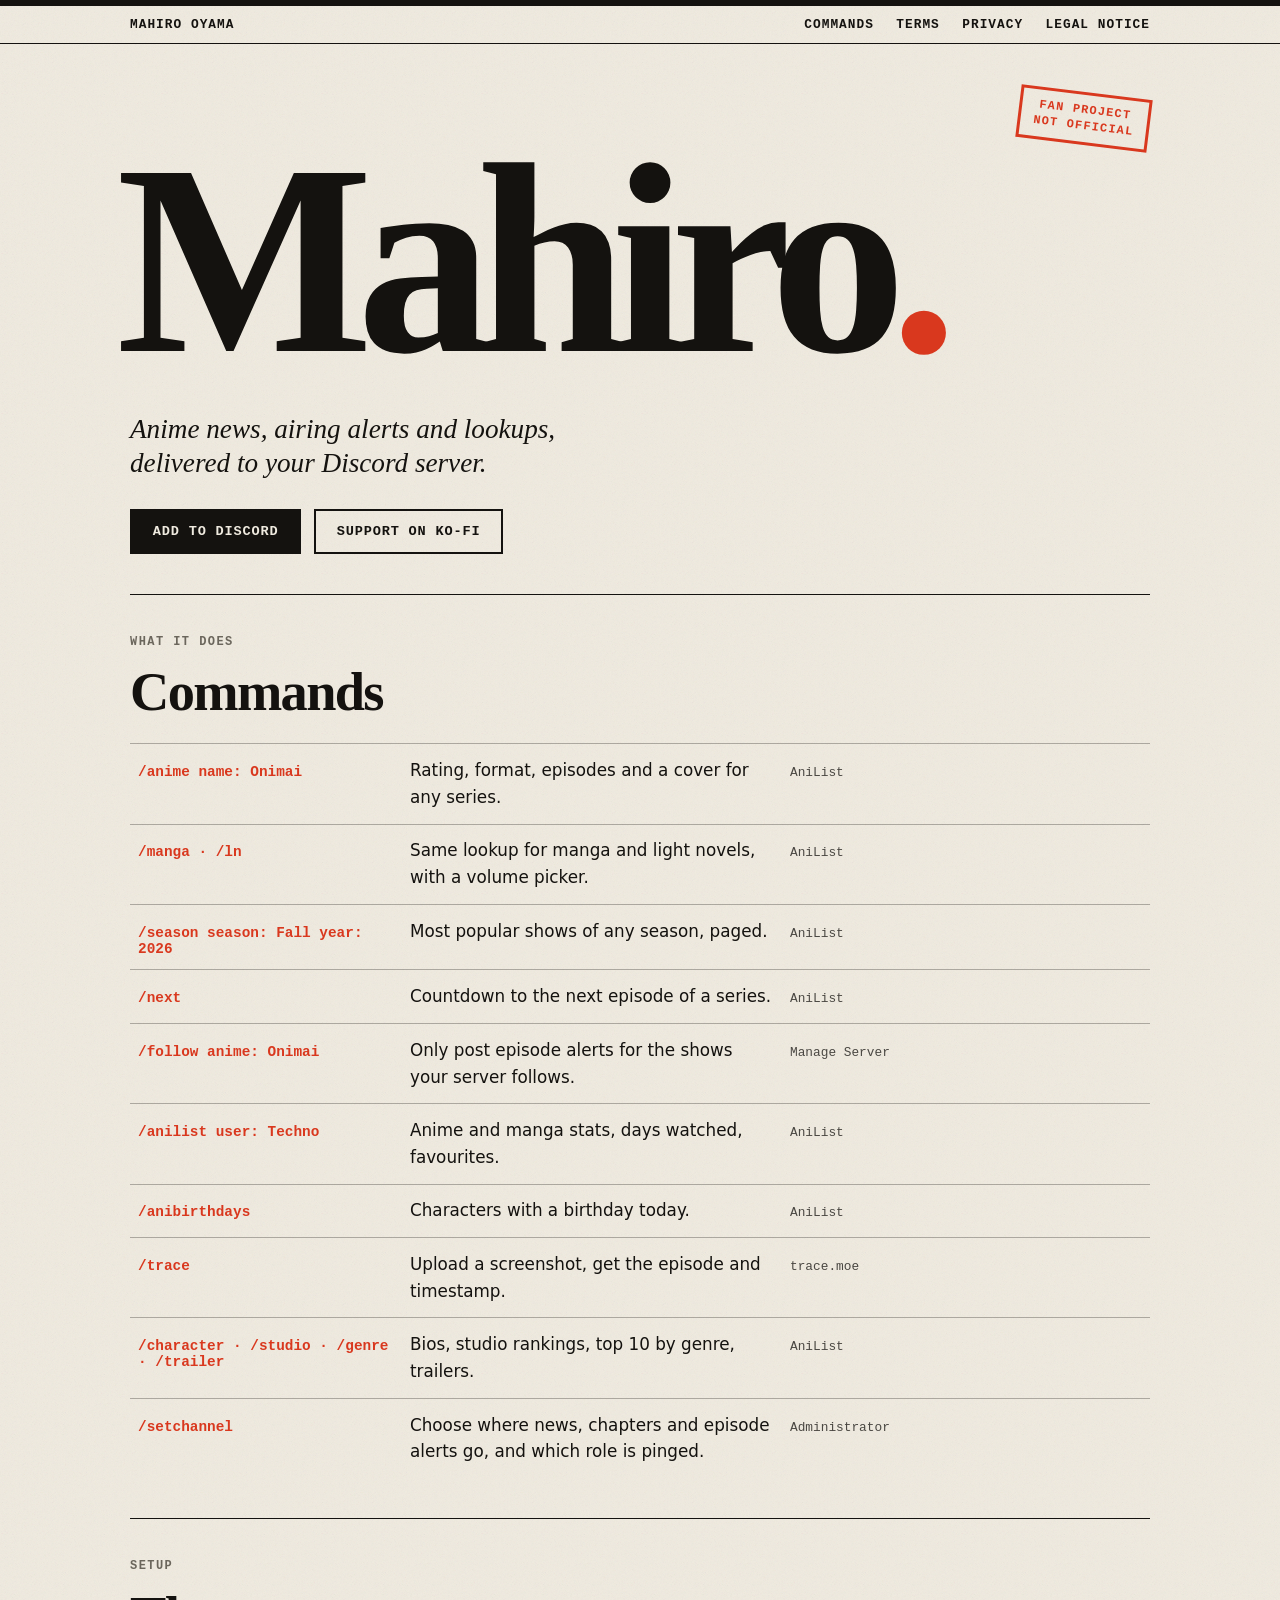
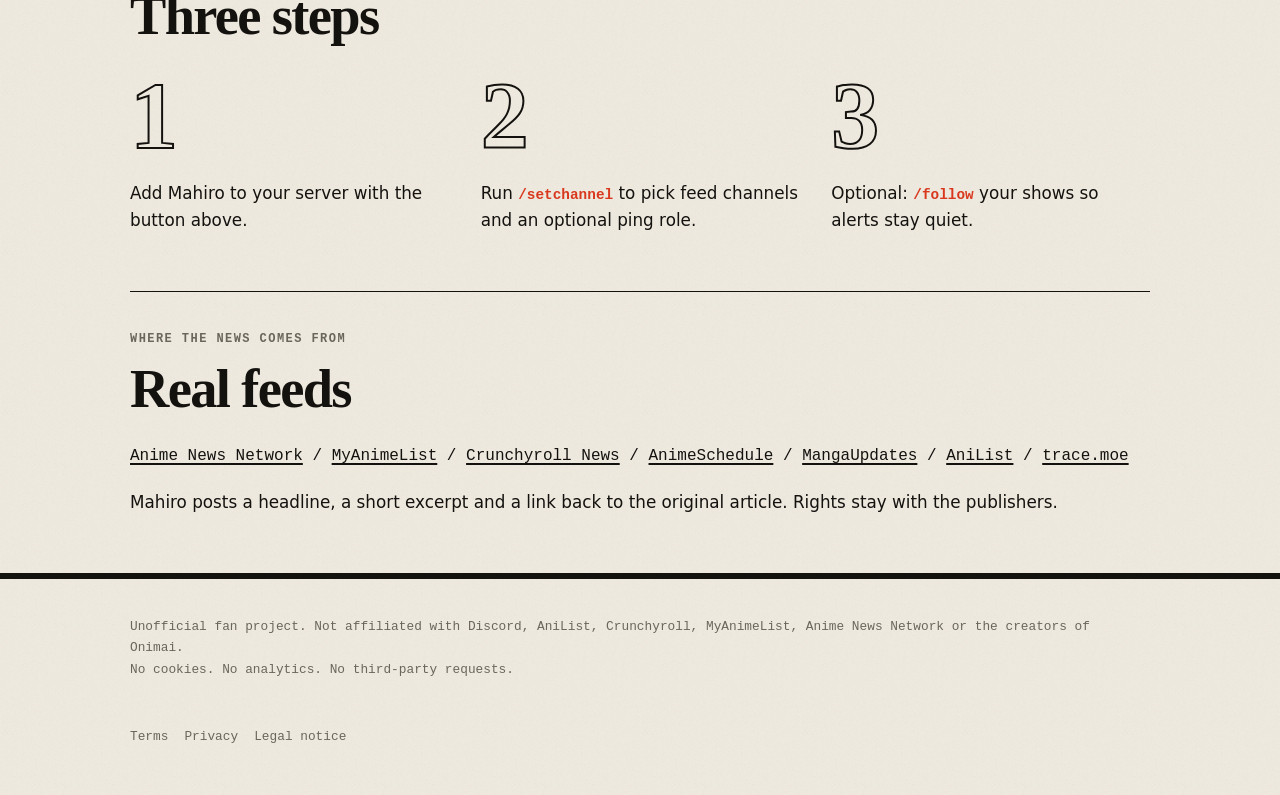
==== index.html @ bb65adef "Add files via upload" ====
<!doctype html><html lang="en"><head><meta charset="utf-8"><meta name="viewport" content="width=device-width,initial-scale=1"><link rel="stylesheet" href="style.css"><title>Mahiro Oyama - anime news, airing alerts and lookups for Discord</title><meta name="description" content="Discord bot for anime news, episode alerts, manga chapter releases and AniList lookups."></head><body><header><div class="wrap"><a href="index.html" style="text-decoration:none">Mahiro Oyama</a><nav><a href="index.html#commands">Commands</a><a href="terms.html">Terms</a><a href="privacy.html">Privacy</a><a href="legal.html">Legal notice</a></nav></div></header>
<main class="wrap"><div class="hero"><div class="stamp">Fan project<br>not official</div><h1>Mahiro<i>.</i></h1><p class="lede">Anime news, airing alerts and lookups, delivered to your Discord server.</p>
<div class="btns"><a class="btn f" href="https://discord.com/oauth2/authorize?client_id=YOUR_BOT_ID&permissions=183296&scope=bot%20applications.commands">Add to Discord</a><a class="btn" href="https://ko-fi.com/mah">Support on Ko-fi</a></div></div>
<section id="commands"><p class="k">What it does</p><h2>Commands</h2>
<div class="row"><code>/anime name: Onimai</code><span>Rating, format, episodes and a cover for any series.</span><span>AniList</span></div>
<div class="row"><code>/manga &middot; /ln</code><span>Same lookup for manga and light novels, with a volume picker.</span><span>AniList</span></div>
<div class="row"><code>/season season: Fall year: 2026</code><span>Most popular shows of any season, paged.</span><span>AniList</span></div>
<div class="row"><code>/next</code><span>Countdown to the next episode of a series.</span><span>AniList</span></div>
<div class="row"><code>/follow anime: Onimai</code><span>Only post episode alerts for the shows your server follows.</span><span>Manage Server</span></div>
<div class="row"><code>/anilist user: Techno</code><span>Anime and manga stats, days watched, favourites.</span><span>AniList</span></div>
<div class="row"><code>/anibirthdays</code><span>Characters with a birthday today.</span><span>AniList</span></div>
<div class="row"><code>/trace</code><span>Upload a screenshot, get the episode and timestamp.</span><span>trace.moe</span></div>
<div class="row"><code>/character &middot; /studio &middot; /genre &middot; /trailer</code><span>Bios, studio rankings, top 10 by genre, trailers.</span><span>AniList</span></div>
<div class="row"><code>/setchannel</code><span>Choose where news, chapters and episode alerts go, and which role is pinged.</span><span>Administrator</span></div></section>
<section><p class="k">Setup</p><h2>Three steps</h2><div class="steps"><div><b>1</b><p>Add Mahiro to your server with the button above.</p></div><div><b>2</b><p>Run <code>/setchannel</code> to pick feed channels and an optional ping role.</p></div><div><b>3</b><p>Optional: <code>/follow</code> your shows so alerts stay quiet.</p></div></div></section>
<section><p class="k">Where the news comes from</p><h2>Real feeds</h2><p class="src"><a href="https://www.animenewsnetwork.com">Anime News Network</a> / <a href="https://myanimelist.net">MyAnimeList</a> / <a href="https://www.crunchyroll.com/news">Crunchyroll News</a> / <a href="https://animeschedule.net">AnimeSchedule</a> / <a href="https://www.mangaupdates.com">MangaUpdates</a> / <a href="https://anilist.co">AniList</a> / <a href="https://trace.moe">trace.moe</a></p>
<p>Mahiro posts a headline, a short excerpt and a link back to the original article. Rights stay with the publishers.</p></section></main>
<footer><div class="wrap"><p>Unofficial fan project. Not affiliated with Discord, AniList, Crunchyroll, MyAnimeList, Anime News Network or the creators of Onimai.<br>No cookies. No analytics. No third-party requests.</p><nav><a href="terms.html">Terms</a><a href="privacy.html">Privacy</a><a href="legal.html">Legal notice</a></nav></div></footer></body></html>
---- style.css ----
:root{--paper:#efeadf;--ink:#14120f;--hot:#d9381e;--mute:#6b665c;--serif:"Iowan Old Style","Palatino Linotype",Palatino,"Book Antiqua",Georgia,serif;--mono:ui-monospace,"SF Mono",Menlo,Consolas,monospace}
@media(prefers-color-scheme:dark){:root{--paper:#13110e;--ink:#ece6d8;--hot:#ff6a4d;--mute:#9a9486}}
*{box-sizing:border-box}html{background:var(--paper)}
body{margin:0;color:var(--ink);font:1.05rem/1.6 system-ui,sans-serif;background:url("data:image/svg+xml,%3Csvg xmlns='http://www.w3.org/2000/svg' width='160' height='160'%3E%3Cfilter id='n'%3E%3CfeTurbulence baseFrequency='.9' numOctaves='2'/%3E%3C/filter%3E%3Crect width='160' height='160' filter='url(%23n)' opacity='.07'/%3E%3C/svg%3E")}
a{color:inherit;text-decoration-thickness:2px;text-underline-offset:3px}a:hover{color:var(--hot)}
:focus-visible{outline:3px solid var(--hot);outline-offset:3px}
.wrap{max-width:1100px;margin:0 auto;padding:0 clamp(1rem,4vw,2.5rem)}
header{border-top:6px solid var(--ink);border-bottom:1px solid var(--ink)}
header .wrap{display:flex;justify-content:space-between;gap:1rem;padding-block:.7rem;font:600 .8rem var(--mono);letter-spacing:.08em;text-transform:uppercase}
nav{display:flex;gap:1.4rem;flex-wrap:wrap}nav a{text-decoration:none}nav a:hover{text-decoration:underline}
h1,h2,h3{font-family:var(--serif);line-height:1;margin:0}
.hero{padding:clamp(2rem,7vw,5rem) 0 2.5rem;position:relative}
.hero h1{font-size:clamp(5rem,23vw,17rem);font-weight:900;letter-spacing:-.06em;margin-left:-.05em}
.hero h1 i{color:var(--hot);font-style:normal}
.lede{max-width:34ch;font:italic 1.7rem/1.25 var(--serif);margin:1rem 0 1.8rem}
.stamp{position:absolute;right:0;top:3rem;border:3px solid var(--hot);color:var(--hot);padding:.5rem .8rem;font:700 .75rem/1.3 var(--mono);text-transform:uppercase;letter-spacing:.1em;transform:rotate(7deg);text-align:center}
.btns{display:flex;gap:.8rem;flex-wrap:wrap}
.btn{display:inline-block;padding:.8rem 1.3rem;border:2px solid var(--ink);font:700 .85rem var(--mono);text-transform:uppercase;letter-spacing:.06em;text-decoration:none;transition:.15s}
.btn.f{background:var(--ink);color:var(--paper)}.btn:hover{background:var(--hot);border-color:var(--hot);color:var(--paper)}
section{border-top:1px solid var(--ink);padding:2.5rem 0}
.k{font:600 .75rem var(--mono);letter-spacing:.12em;text-transform:uppercase;color:var(--mute);margin:0 0 1rem}
section h2{font-size:clamp(2rem,5vw,3.4rem);letter-spacing:-.03em;margin-bottom:1.5rem}
.row{display:grid;grid-template-columns:minmax(9rem,16rem) 1fr minmax(0,22rem);gap:1rem;padding:.8rem .5rem;border-top:1px solid color-mix(in srgb,var(--ink) 30%,transparent);align-items:baseline}
.row:hover{background:var(--ink);color:var(--paper)}.row:hover code{color:var(--paper)}
code{font:600 .9rem var(--mono);color:var(--hot)}.row span:last-child{font:.8rem var(--mono);opacity:.75}
.steps{display:grid;grid-template-columns:repeat(auto-fit,minmax(15rem,1fr));gap:2rem}
.steps b{display:block;font:900 6rem/1 var(--serif);color:transparent;-webkit-text-stroke:2px var(--ink)}
.src{font:1rem/2 var(--mono)}.src a{white-space:nowrap}
footer{border-top:6px solid var(--ink);padding:1.5rem 0 3rem;font:.8rem/1.7 var(--mono);color:var(--mute)}
footer .wrap{display:flex;justify-content:space-between;gap:2rem;flex-wrap:wrap}footer nav{gap:1rem}
.doc{max-width:68ch;padding:3rem 0 4rem;font-family:var(--serif);font-size:1.12rem}
.doc h1{font-size:clamp(2.6rem,8vw,4.5rem);letter-spacing:-.04em;margin-bottom:.5rem}
.doc h2{font-size:1.5rem;margin:2.2rem 0 .5rem;border-top:1px solid var(--ink);padding-top:1rem}
.doc .k{margin-bottom:2rem}.doc li{margin:.3rem 0}
.todo{background:var(--hot);color:#fff;padding:0 .3rem;font:700 .85em var(--mono)}
@media(max-width:700px){.row{grid-template-columns:1fr;gap:.2rem}.stamp{position:static;display:inline-block;margin-bottom:1rem}}
@media(prefers-reduced-motion:reduce){*{transition:none!important}}
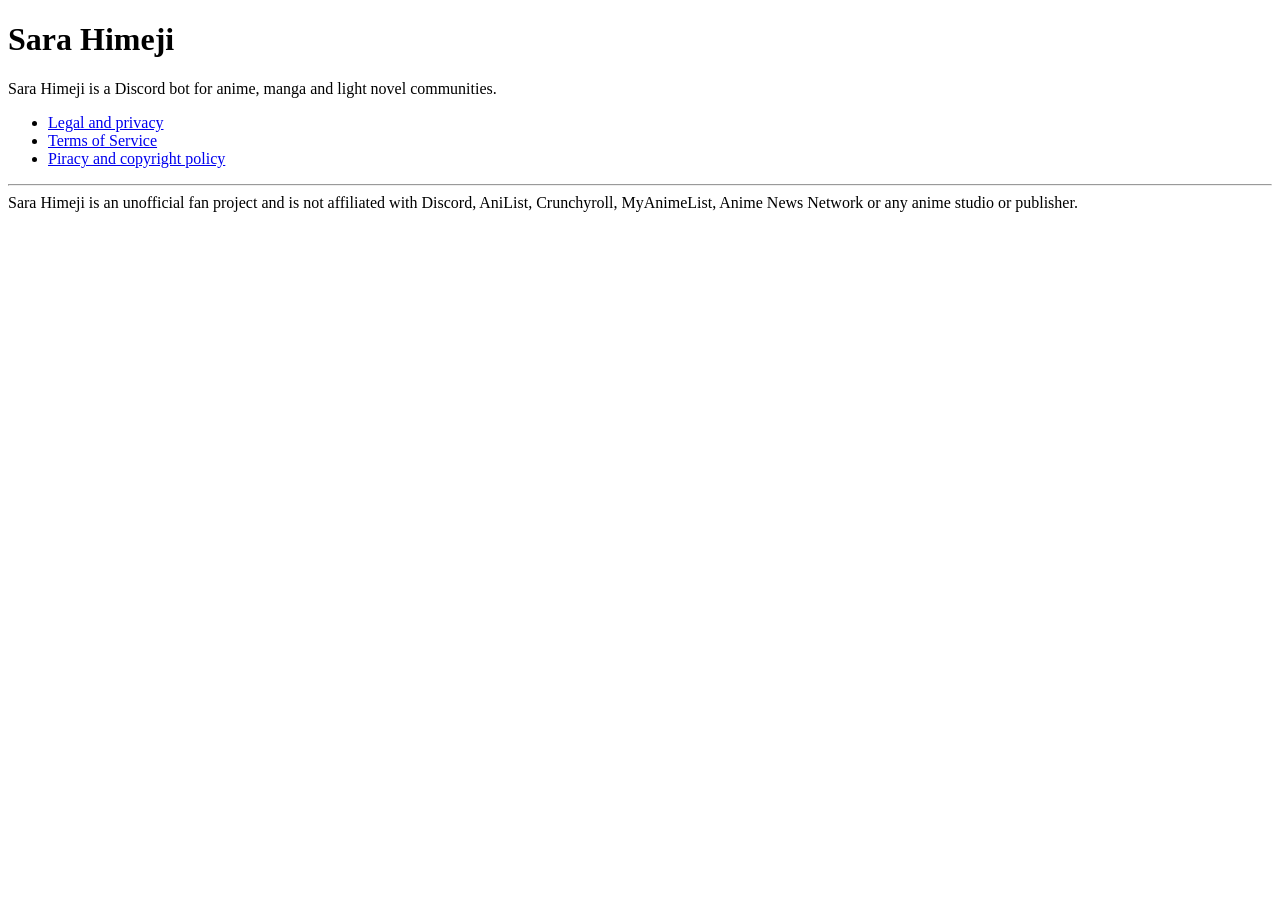
==== commit e6447a2a: "Add files via upload" ====
--- a/index.html
+++ b/index.html
@@ -1,18 +1,10 @@
-<!doctype html><html lang="en"><head><meta charset="utf-8"><meta name="viewport" content="width=device-width,initial-scale=1"><link rel="stylesheet" href="style.css"><title>Mahiro Oyama - anime news, airing alerts and lookups for Discord</title><meta name="description" content="Discord bot for anime news, episode alerts, manga chapter releases and AniList lookups."></head><body><header><div class="wrap"><a href="index.html" style="text-decoration:none">Mahiro Oyama</a><nav><a href="index.html#commands">Commands</a><a href="terms.html">Terms</a><a href="privacy.html">Privacy</a><a href="legal.html">Legal notice</a></nav></div></header>
-<main class="wrap"><div class="hero"><div class="stamp">Fan project<br>not official</div><h1>Mahiro<i>.</i></h1><p class="lede">Anime news, airing alerts and lookups, delivered to your Discord server.</p>
-<div class="btns"><a class="btn f" href="https://discord.com/oauth2/authorize?client_id=YOUR_BOT_ID&permissions=183296&scope=bot%20applications.commands">Add to Discord</a><a class="btn" href="https://ko-fi.com/mah">Support on Ko-fi</a></div></div>
-<section id="commands"><p class="k">What it does</p><h2>Commands</h2>
-<div class="row"><code>/anime name: Onimai</code><span>Rating, format, episodes and a cover for any series.</span><span>AniList</span></div>
-<div class="row"><code>/manga &middot; /ln</code><span>Same lookup for manga and light novels, with a volume picker.</span><span>AniList</span></div>
-<div class="row"><code>/season season: Fall year: 2026</code><span>Most popular shows of any season, paged.</span><span>AniList</span></div>
-<div class="row"><code>/next</code><span>Countdown to the next episode of a series.</span><span>AniList</span></div>
-<div class="row"><code>/follow anime: Onimai</code><span>Only post episode alerts for the shows your server follows.</span><span>Manage Server</span></div>
-<div class="row"><code>/anilist user: Techno</code><span>Anime and manga stats, days watched, favourites.</span><span>AniList</span></div>
-<div class="row"><code>/anibirthdays</code><span>Characters with a birthday today.</span><span>AniList</span></div>
-<div class="row"><code>/trace</code><span>Upload a screenshot, get the episode and timestamp.</span><span>trace.moe</span></div>
-<div class="row"><code>/character &middot; /studio &middot; /genre &middot; /trailer</code><span>Bios, studio rankings, top 10 by genre, trailers.</span><span>AniList</span></div>
-<div class="row"><code>/setchannel</code><span>Choose where news, chapters and episode alerts go, and which role is pinged.</span><span>Administrator</span></div></section>
-<section><p class="k">Setup</p><h2>Three steps</h2><div class="steps"><div><b>1</b><p>Add Mahiro to your server with the button above.</p></div><div><b>2</b><p>Run <code>/setchannel</code> to pick feed channels and an optional ping role.</p></div><div><b>3</b><p>Optional: <code>/follow</code> your shows so alerts stay quiet.</p></div></div></section>
-<section><p class="k">Where the news comes from</p><h2>Real feeds</h2><p class="src"><a href="https://www.animenewsnetwork.com">Anime News Network</a> / <a href="https://myanimelist.net">MyAnimeList</a> / <a href="https://www.crunchyroll.com/news">Crunchyroll News</a> / <a href="https://animeschedule.net">AnimeSchedule</a> / <a href="https://www.mangaupdates.com">MangaUpdates</a> / <a href="https://anilist.co">AniList</a> / <a href="https://trace.moe">trace.moe</a></p>
-<p>Mahiro posts a headline, a short excerpt and a link back to the original article. Rights stay with the publishers.</p></section></main>
-<footer><div class="wrap"><p>Unofficial fan project. Not affiliated with Discord, AniList, Crunchyroll, MyAnimeList, Anime News Network or the creators of Onimai.<br>No cookies. No analytics. No third-party requests.</p><nav><a href="terms.html">Terms</a><a href="privacy.html">Privacy</a><a href="legal.html">Legal notice</a></nav></div></footer></body></html>
+<!doctype html><html lang="en"><head><meta charset="utf-8"><meta name="viewport" content="width=device-width,initial-scale=1"><meta name="color-scheme" content="light dark"><title>Sara Himeji</title></head><body>
+<h1>Sara Himeji</h1>
+<p>Sara Himeji is a Discord bot for anime, manga and light novel communities.</p>
+<ul>
+<li><a href="legal.html">Legal and privacy</a></li>
+<li><a href="terms.html">Terms of Service</a></li>
+<li><a href="piracy.html">Piracy and copyright policy</a></li>
+</ul>
+<hr><footer>Sara Himeji is an unofficial fan project and is not affiliated with Discord, AniList, Crunchyroll, MyAnimeList, Anime News Network or any anime studio or publisher.</footer>
+</body></html>
